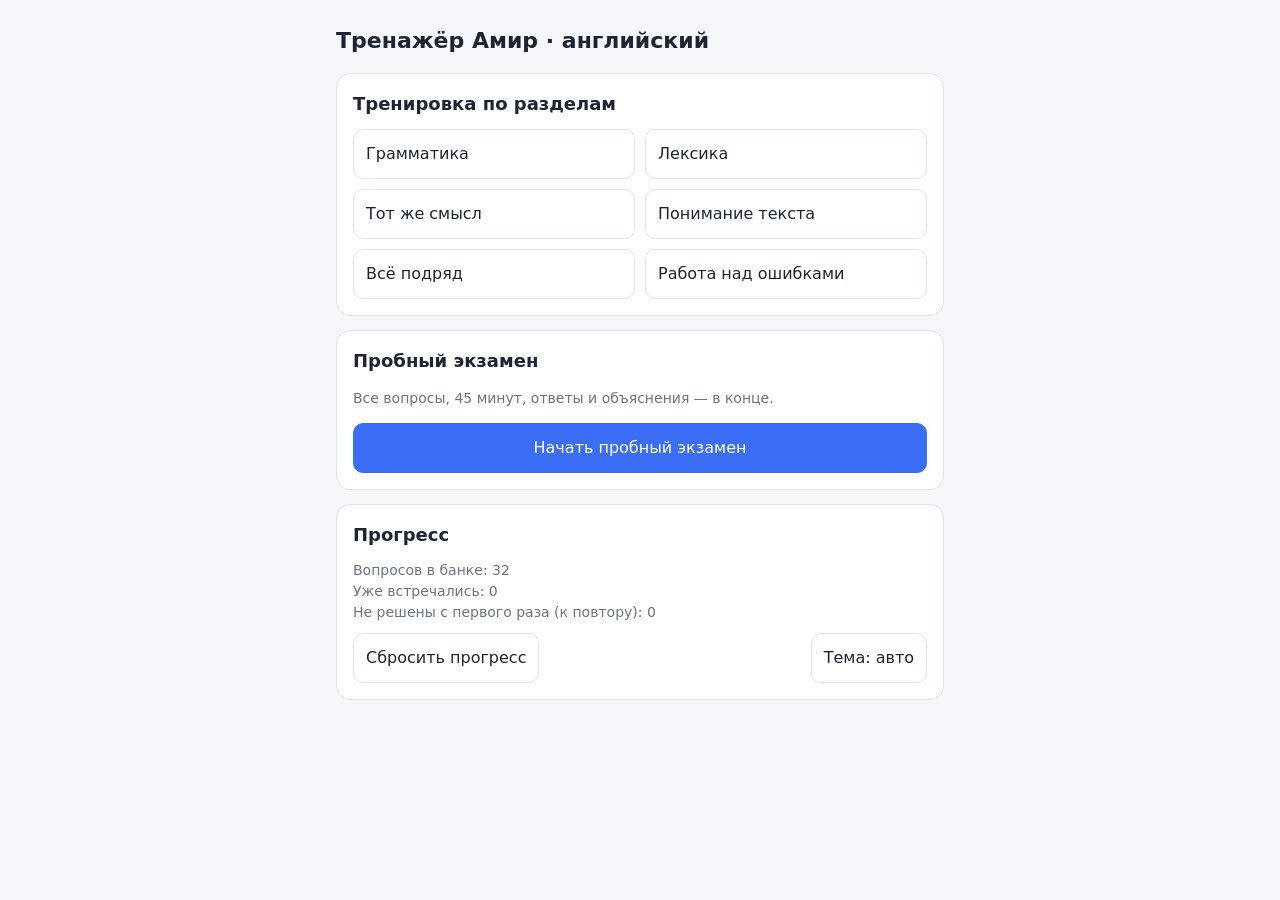
==== amir-trainer/index.html @ 78c0958a "Add Amir English exam trainer Static browser app with a starter question bank (grammar, vocabulary, " ====
<!doctype html>
<html lang="ru">
<head>
<meta charset="utf-8">
<meta name="viewport" content="width=device-width, initial-scale=1">
<title>Тренажёр Амир</title>
<style>
  :root {
    --bg: #f5f7fb; --card: #ffffff; --text: #1d2433; --muted: #6b7385;
    --accent: #3b6ef5; --ok: #1f9d55; --bad: #d64545; --border: #dfe4ee;
  }
  @media (prefers-color-scheme: dark) {
    :root:not([data-theme="light"]) {
      --bg: #141820; --card: #1d2330; --text: #e8ecf5; --muted: #98a2b8;
      --accent: #6c93ff; --ok: #3fbf74; --bad: #ff6b6b; --border: #2c3445;
    }
  }
  :root[data-theme="dark"] {
    --bg: #141820; --card: #1d2330; --text: #e8ecf5; --muted: #98a2b8;
    --accent: #6c93ff; --ok: #3fbf74; --bad: #ff6b6b; --border: #2c3445;
  }
  * { box-sizing: border-box; }
  body {
    margin: 0; background: var(--bg); color: var(--text);
    font: 16px/1.5 system-ui, -apple-system, "Segoe UI", Roboto, sans-serif;
  }
  main { max-width: 640px; margin: 0 auto; padding: 16px; }
  h1 { font-size: 22px; margin: 8px 0 16px; }
  h2 { font-size: 18px; margin: 0 0 12px; }
  .card {
    background: var(--card); border: 1px solid var(--border);
    border-radius: 14px; padding: 16px; margin-bottom: 14px;
  }
  .muted { color: var(--muted); font-size: 14px; }
  .grid { display: grid; grid-template-columns: 1fr 1fr; gap: 10px; }
  button {
    font: inherit; cursor: pointer; border-radius: 10px;
    border: 1px solid var(--border); background: var(--card); color: var(--text);
    padding: 12px; text-align: left; width: 100%;
  }
  button.primary { background: var(--accent); border-color: var(--accent); color: #fff; text-align: center; }
  button:disabled { opacity: .6; cursor: default; }
  .opt.correct { border-color: var(--ok); background: color-mix(in srgb, var(--ok) 15%, var(--card)); }
  .opt.wrong { border-color: var(--bad); background: color-mix(in srgb, var(--bad) 15%, var(--card)); }
  .passage { background: var(--bg); border-radius: 10px; padding: 12px; margin-bottom: 12px; font-size: 15px; }
  .explain { margin-top: 12px; padding: 12px; border-radius: 10px; background: var(--bg); font-size: 15px; }
  .bar { height: 8px; background: var(--border); border-radius: 4px; overflow: hidden; margin: 8px 0; }
  .bar > div { height: 100%; background: var(--accent); }
  .row { display: flex; gap: 8px; justify-content: space-between; align-items: center; flex-wrap: wrap; }
  .row > button { width: auto; }
  .opts { display: grid; gap: 8px; margin: 12px 0; }
  .timer { font-variant-numeric: tabular-nums; font-weight: 600; color: var(--accent); }
  .hidden { display: none; }
  @media (max-width: 480px) { .grid { grid-template-columns: 1fr; } }
</style>
</head>
<body>
<main>
  <h1>Тренажёр Амир · английский</h1>

  <!-- МЕНЮ -->
  <section id="menu">
    <div class="card">
      <h2>Тренировка по разделам</h2>
      <div class="grid">
        <button data-mode="grammar">Грамматика</button>
        <button data-mode="vocab">Лексика</button>
        <button data-mode="restatement">Тот же смысл</button>
        <button data-mode="reading">Понимание текста</button>
        <button data-mode="all">Всё подряд</button>
        <button data-mode="mistakes">Работа над ошибками</button>
      </div>
    </div>
    <div class="card">
      <h2>Пробный экзамен</h2>
      <p class="muted">Все вопросы, 45 минут, ответы и объяснения — в конце.</p>
      <button class="primary" id="startExam">Начать пробный экзамен</button>
    </div>
    <div class="card">
      <h2>Прогресс</h2>
      <div id="stats" class="muted"></div>
      <div class="row" style="margin-top:10px">
        <button id="resetStats">Сбросить прогресс</button>
        <button id="themeBtn">Тема: авто</button>
      </div>
    </div>
  </section>

  <!-- ВОПРОС -->
  <section id="quiz" class="hidden">
    <div class="card">
      <div class="row">
        <span class="muted" id="counter"></span>
        <span class="timer" id="timer"></span>
      </div>
      <div class="bar"><div id="progressBar" style="width:0"></div></div>
      <div id="passage" class="passage hidden"></div>
      <p id="question" style="font-size:17px;font-weight:500;margin:6px 0"></p>
      <div class="opts" id="options"></div>
      <div id="explain" class="explain hidden"></div>
      <div class="row" style="margin-top:14px">
        <button id="quitBtn">Выйти в меню</button>
        <button class="primary" id="nextBtn" disabled>Дальше</button>
      </div>
    </div>
  </section>

  <!-- ИТОГ -->
  <section id="result" class="hidden">
    <div class="card">
      <h2 id="resultTitle"></h2>
      <p id="resultText"></p>
      <div id="resultReview"></div>
      <div class="row" style="margin-top:14px">
        <button class="primary" id="backMenu">В меню</button>
      </div>
    </div>
  </section>
</main>

<script src="questions.js"></script>
<script>
(function () {
  const $ = (id) => document.getElementById(id);
  const STORE = "amirTrainer.v1";
  const EXAM_MINUTES = 45;

  // ---------- хранилище (ошибки и статистика) ----------
  function load() {
    try { return JSON.parse(localStorage.getItem(STORE)) || { seen: {}, wrong: {} }; }
    catch (e) { return { seen: {}, wrong: {} }; }
  }
  function save(s) { try { localStorage.setItem(STORE, JSON.stringify(s)); } catch (e) {} }
  let state = load();

  function record(id, correct) {
    state.seen[id] = (state.seen[id] || 0) + 1;
    if (correct) { delete state.wrong[id]; }
    else { state.wrong[id] = true; }
    save(state);
  }

  // ---------- тема ----------
  const themes = ["auto", "light", "dark"];
  function applyTheme() {
    const t = localStorage.getItem("amirTrainer.theme") || "auto";
    document.documentElement.setAttribute("data-theme", t === "auto" ? "" : t);
    $("themeBtn").textContent = "Тема: " + ({ auto: "авто", light: "светлая", dark: "тёмная" })[t];
  }
  $("themeBtn").onclick = () => {
    const cur = localStorage.getItem("amirTrainer.theme") || "auto";
    const next = themes[(themes.indexOf(cur) + 1) % themes.length];
    try { localStorage.setItem("amirTrainer.theme", next); } catch (e) {}
    applyTheme();
  };
  applyTheme();

  // ---------- экраны ----------
  const screens = ["menu", "quiz", "result"];
  function show(name) {
    screens.forEach((s) => $(s).classList.toggle("hidden", s !== name));
    window.scrollTo(0, 0);
  }

  function renderStats() {
    const total = QUESTIONS.length;
    const seenIds = Object.keys(state.seen).length;
    const wrongCount = Object.keys(state.wrong).length;
    $("stats").innerHTML =
      "Вопросов в банке: " + total + "<br>Уже встречались: " + seenIds +
      "<br>Не решены с первого раза (к повтору): " + wrongCount;
  }

  // ---------- сборка набора ----------
  function shuffle(a) {
    a = a.slice();
    for (let i = a.length - 1; i > 0; i--) {
      const j = Math.floor(Math.random() * (i + 1));
      [a[i], a[j]] = [a[j], a[i]];
    }
    return a;
  }

  // Для reading вопросы идут группами по тексту, поэтому не перемешиваем их.
  function buildSet(mode) {
    if (mode === "all") {
      const nonReading = shuffle(QUESTIONS.filter((q) => q.section !== "reading"));
      return nonReading.concat(QUESTIONS.filter((q) => q.section === "reading"));
    }
    if (mode === "mistakes") {
      return shuffle(QUESTIONS.filter((q) => state.wrong[q.id]));
    }
    const items = QUESTIONS.filter((q) => q.section === mode);
    return mode === "reading" ? items : shuffle(items);
  }

  // ---------- проведение теста ----------
  let set = [], idx = 0, answers = [], timerId = null, deadline = 0, isExam = false, mode = "";

  function startSession(m, exam) {
    mode = m; isExam = exam;
    set = buildSet(m);
    if (!set.length) { alert("Здесь пока нет вопросов для повтора. Сначала решите несколько заданий."); return; }
    idx = 0; answers = [];
    if (isExam) {
      deadline = Date.now() + EXAM_MINUTES * 60 * 1000;
      timerId = setInterval(tick, 1000); tick();
    } else {
      $("timer").textContent = "";
    }
    show("quiz");
    renderQuestion();
  }

  function tick() {
    const left = Math.max(0, deadline - Date.now());
    const m = Math.floor(left / 60000), s = Math.floor((left % 60000) / 1000);
    $("timer").textContent = String(m).padStart(2, "0") + ":" + String(s).padStart(2, "0");
    if (left <= 0) finish();
  }

  function renderQuestion() {
    const q = set[idx];
    $("counter").textContent = "Вопрос " + (idx + 1) + " из " + set.length;
    $("progressBar").style.width = ((idx) / set.length * 100) + "%";
    const p = $("passage");
    if (q.passage) { p.textContent = q.passage; p.classList.remove("hidden"); }
    else { p.classList.add("hidden"); }
    $("question").textContent = q.q;
    const box = $("options");
    box.innerHTML = "";
    q.options.forEach((text, i) => {
      const b = document.createElement("button");
      b.className = "opt";
      b.textContent = String.fromCharCode(65 + i) + ". " + text;
      b.onclick = () => choose(i);
      box.appendChild(b);
    });
    $("explain").classList.add("hidden");
    $("nextBtn").disabled = true;
    $("nextBtn").textContent = idx === set.length - 1 ? (isExam ? "Завершить" : "Готово") : "Дальше";
    $("nextBtn").onclick = next;
    $("quitBtn").onclick = () => { if (confirm("Выйти? Текущий результат не сохранится.")) quit(); };
  }

  function choose(i) {
    const q = set[idx];
    const buttons = document.querySelectorAll("#options .opt");
    if (answers[idx] !== undefined) return;
    answers[idx] = i;
    buttons.forEach((b) => b.disabled = true);
    if (isExam) {
      buttons[i].classList.add("correct");
      buttons[i].style.borderStyle = "dashed";
    } else {
      const ok = i === q.answer;
      buttons[i].classList.add(ok ? "correct" : "wrong");
      buttons[q.answer].classList.add("correct");
      $("explain").innerHTML = "<b>" + (ok ? "Верно." : "Неверно.") + "</b> " + q.explain;
      $("explain").classList.remove("hidden");
      record(q.id, ok);
    }
    if (isExam) record(q.id, i === q.answer);
    $("nextBtn").disabled = false;
  }

  function next() {
    if (idx < set.length - 1) { idx++; renderQuestion(); }
    else finish();
  }

  function quit() {
    if (timerId) clearInterval(timerId);
    timerId = null;
    renderStats();
    show("menu");
  }

  function finish() {
    if (timerId) clearInterval(timerId);
    timerId = null;
    const answered = answers.filter((a) => a !== undefined).length;
    const correct = set.reduce((n, q, i) => n + (answers[i] === q.answer ? 1 : 0), 0);
    const pct = Math.round(correct / set.length * 100);
    $("resultTitle").textContent = isExam ? "Итог пробного экзамена" : "Итог тренировки";
    $("resultText").innerHTML =
      "Правильно: <b>" + correct + " из " + set.length + "</b> (" + pct + "%)." +
      (answered < set.length ? "<br>Ответили на " + answered + " — остальные засчитаны как неверные." : "") +
      "<br><span class='muted'>Ориентир для уверенности: стабильно 85%+ на смешанных тестах. " +
      "Реальный Амирнет адаптивный, шкала итогового балла отличается — сверяйте с официальными данными NITE.</span>";
    const rev = $("resultReview");
    rev.innerHTML = "";
    if (isExam || answered) {
      const wrong = set.filter((q, i) => answers[i] !== q.answer && answers[i] !== undefined);
      if (wrong.length) {
        const h = document.createElement("p");
        h.innerHTML = "<b>Разбор ошибок:</b>";
        rev.appendChild(h);
        wrong.forEach((q) => {
          const d = document.createElement("div");
          d.className = "explain";
          d.innerHTML = "<b>" + q.q + "</b><br>Правильно: " + q.options[q.answer] + "<br>" + q.explain;
          rev.appendChild(d);
        });
      }
    }
    show("result");
    renderStats();
  }

  // ---------- кнопки меню ----------
  document.querySelectorAll("[data-mode]").forEach((b) => {
    b.onclick = () => startSession(b.dataset.mode, false);
  });
  $("startExam").onclick = () => startSession("all", true);
  $("resetStats").onclick = () => {
    if (confirm("Сбросить всю статистику и список ошибок?")) {
      state = { seen: {}, wrong: {} }; save(state); renderStats();
    }
  };
  $("backMenu").onclick = () => { renderStats(); show("menu"); };

  renderStats();
  show("menu");
})();
</script>
</body>
</html>
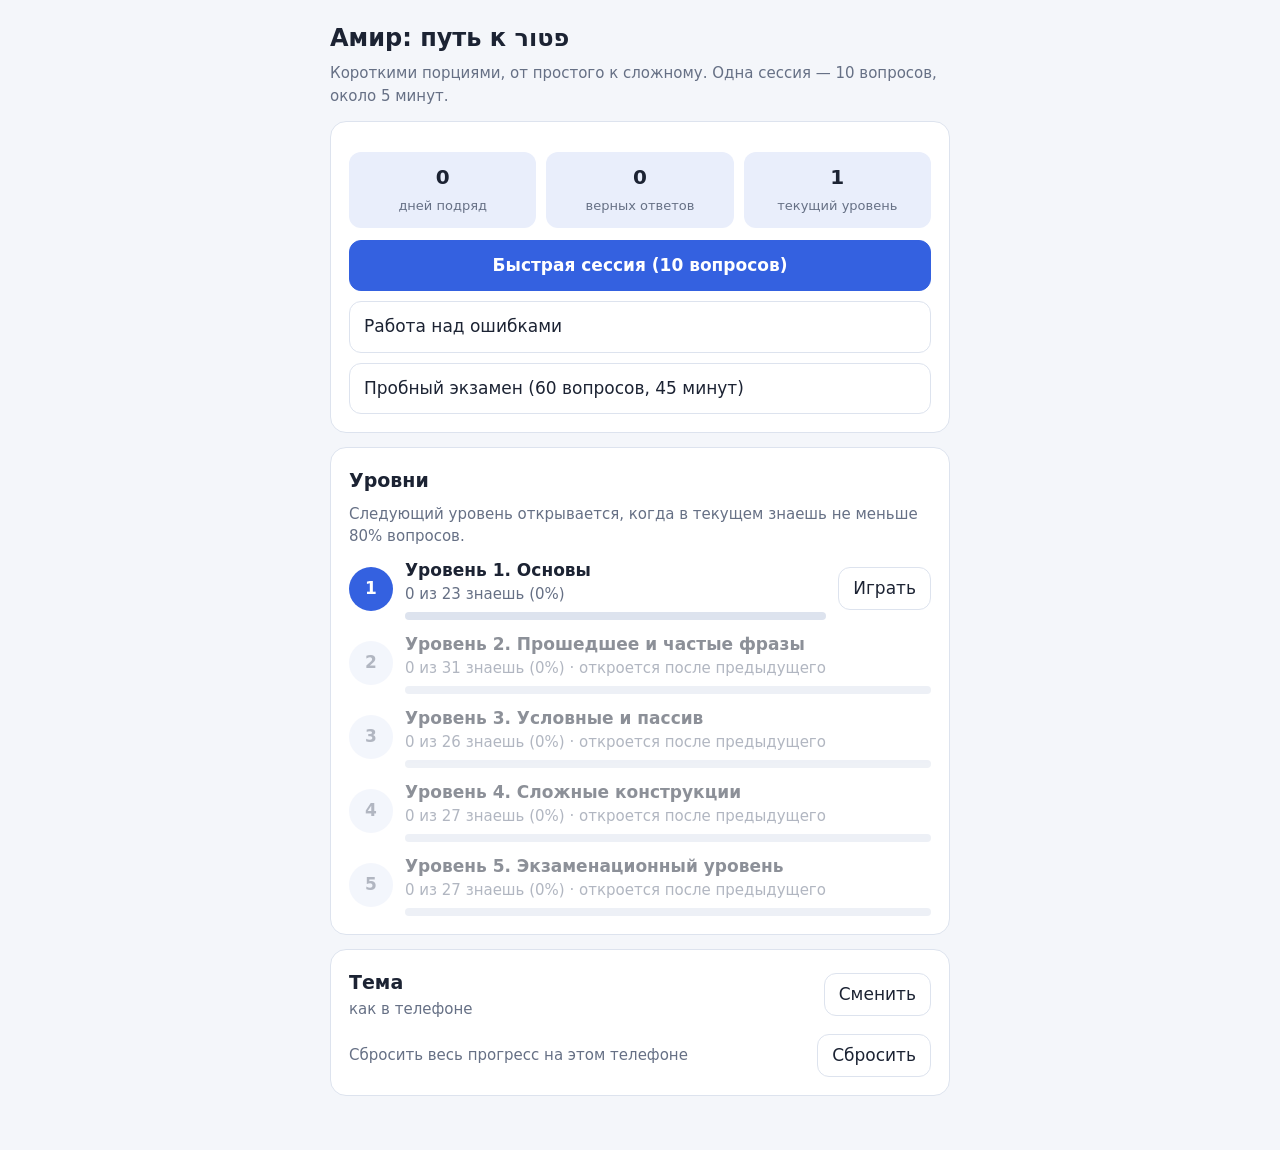
==== commit 51f5481e: "Expand Amir trainer to 134 questions in five levels Questions are ordered from easy to hard. Levels " ====
--- a/amir-trainer/index.html
+++ b/amir-trainer/index.html
@@ -3,85 +3,126 @@
 <head>
 <meta charset="utf-8">
 <meta name="viewport" content="width=device-width, initial-scale=1">
-<title>Тренажёр Амир</title>
+<title>Амир: путь к פטור</title>
 <style>
   :root {
-    --bg: #f5f7fb; --card: #ffffff; --text: #1d2433; --muted: #6b7385;
-    --accent: #3b6ef5; --ok: #1f9d55; --bad: #d64545; --border: #dfe4ee;
+    --bg: #f4f6fa; --card: #ffffff; --text: #1c2333; --muted: #667085;
+    --accent: #3461e0; --accent-ink: #ffffff; --ok: #1d9a52; --bad: #d23f3f;
+    --gold: #e0a114; --line: #dde3ee; --soft: #e9eefb;
   }
   @media (prefers-color-scheme: dark) {
     :root:not([data-theme="light"]) {
-      --bg: #141820; --card: #1d2330; --text: #e8ecf5; --muted: #98a2b8;
-      --accent: #6c93ff; --ok: #3fbf74; --bad: #ff6b6b; --border: #2c3445;
+      --bg: #12161f; --card: #1b2130; --text: #e7ebf3; --muted: #97a1b6;
+      --accent: #6b8cff; --accent-ink: #0f1420; --ok: #3ec77a; --bad: #ff6b6b;
+      --gold: #f2bd3c; --line: #2a3244; --soft: #222b40; color-scheme: dark;
     }
   }
   :root[data-theme="dark"] {
-    --bg: #141820; --card: #1d2330; --text: #e8ecf5; --muted: #98a2b8;
-    --accent: #6c93ff; --ok: #3fbf74; --bad: #ff6b6b; --border: #2c3445;
+    --bg: #12161f; --card: #1b2130; --text: #e7ebf3; --muted: #97a1b6;
+    --accent: #6b8cff; --accent-ink: #0f1420; --ok: #3ec77a; --bad: #ff6b6b;
+    --gold: #f2bd3c; --line: #2a3244; --soft: #222b40; color-scheme: dark;
   }
   * { box-sizing: border-box; }
+  html, body { margin: 0; }
   body {
-    margin: 0; background: var(--bg); color: var(--text);
-    font: 16px/1.5 system-ui, -apple-system, "Segoe UI", Roboto, sans-serif;
-  }
-  main { max-width: 640px; margin: 0 auto; padding: 16px; }
-  h1 { font-size: 22px; margin: 8px 0 16px; }
-  h2 { font-size: 18px; margin: 0 0 12px; }
+    background: var(--bg); color: var(--text);
+    font: 17px/1.5 system-ui, -apple-system, "Segoe UI", Roboto, sans-serif;
+    padding-left: max(16px, env(safe-area-inset-left, 0px));
+    padding-right: max(16px, env(safe-area-inset-right, 0px));
+    padding-block: 16px 40px;
+  }
+  main { max-width: 620px; margin: 0 auto; }
+  h1 { font-size: 24px; margin: 4px 0 4px; }
+  h2 { font-size: 19px; margin: 0 0 8px; }
+  p { margin: 6px 0; }
+  .sub { color: var(--muted); font-size: 15px; }
   .card {
-    background: var(--card); border: 1px solid var(--border);
-    border-radius: 14px; padding: 16px; margin-bottom: 14px;
-  }
-  .muted { color: var(--muted); font-size: 14px; }
-  .grid { display: grid; grid-template-columns: 1fr 1fr; gap: 10px; }
+    background: var(--card); border: 1px solid var(--line);
+    border-radius: 16px; padding: 18px; margin: 14px 0;
+  }
+  .row { display: flex; gap: 10px; align-items: center; justify-content: space-between; flex-wrap: wrap; }
+  .stats { display: flex; gap: 10px; margin-top: 12px; }
+  .stat { flex: 1; background: var(--soft); border-radius: 12px; padding: 10px; text-align: center; min-width: 0; }
+  .stat b { display: block; font-size: 20px; font-variant-numeric: tabular-nums; }
+  .stat span { font-size: 13px; color: var(--muted); }
   button {
-    font: inherit; cursor: pointer; border-radius: 10px;
-    border: 1px solid var(--border); background: var(--card); color: var(--text);
-    padding: 12px; text-align: left; width: 100%;
-  }
-  button.primary { background: var(--accent); border-color: var(--accent); color: #fff; text-align: center; }
-  button:disabled { opacity: .6; cursor: default; }
-  .opt.correct { border-color: var(--ok); background: color-mix(in srgb, var(--ok) 15%, var(--card)); }
-  .opt.wrong { border-color: var(--bad); background: color-mix(in srgb, var(--bad) 15%, var(--card)); }
-  .passage { background: var(--bg); border-radius: 10px; padding: 12px; margin-bottom: 12px; font-size: 15px; }
-  .explain { margin-top: 12px; padding: 12px; border-radius: 10px; background: var(--bg); font-size: 15px; }
-  .bar { height: 8px; background: var(--border); border-radius: 4px; overflow: hidden; margin: 8px 0; }
-  .bar > div { height: 100%; background: var(--accent); }
-  .row { display: flex; gap: 8px; justify-content: space-between; align-items: center; flex-wrap: wrap; }
-  .row > button { width: auto; }
-  .opts { display: grid; gap: 8px; margin: 12px 0; }
-  .timer { font-variant-numeric: tabular-nums; font-weight: 600; color: var(--accent); }
-  .hidden { display: none; }
-  @media (max-width: 480px) { .grid { grid-template-columns: 1fr; } }
+    font: inherit; cursor: pointer; border-radius: 12px; min-height: 48px;
+    border: 1px solid var(--line); background: var(--card); color: var(--text);
+    padding: 12px 14px; text-align: left; width: 100%;
+  }
+  button:focus-visible { outline: 3px solid var(--accent); outline-offset: 2px; }
+  button.primary { background: var(--accent); border-color: var(--accent); color: var(--accent-ink); text-align: center; font-weight: 600; }
+  button.small { width: auto; min-height: 40px; padding: 8px 14px; text-align: center; }
+  button:disabled { opacity: .55; cursor: default; }
+  .btns { display: grid; gap: 10px; margin-top: 12px; }
+  .level { display: flex; gap: 12px; align-items: center; }
+  .level .dot {
+    flex: 0 0 44px; height: 44px; border-radius: 50%; display: grid; place-items: center;
+    background: var(--soft); font-weight: 700; color: var(--muted);
+  }
+  .level.open .dot { background: var(--accent); color: var(--accent-ink); }
+  .level.done .dot { background: var(--gold); color: #1a1400; }
+  .level .info { flex: 1; min-width: 0; }
+  .level .name { font-weight: 600; }
+  .bar { height: 8px; background: var(--line); border-radius: 4px; overflow: hidden; margin: 6px 0 0; }
+  .bar > div { height: 100%; background: var(--accent); transition: width .3s; }
+  .locked { opacity: .5; }
+  .passage {
+    background: var(--soft); border-radius: 12px; padding: 14px; font-size: 16px; margin-bottom: 12px;
+  }
+  .q { font-size: 19px; font-weight: 600; margin: 4px 0 12px; }
+  .opts { display: grid; gap: 10px; }
+  .opt.correct { border-color: var(--ok); background: color-mix(in srgb, var(--ok) 18%, var(--card)); }
+  .opt.wrong { border-color: var(--bad); background: color-mix(in srgb, var(--bad) 16%, var(--card)); }
+  .feedback {
+    margin-top: 14px; padding: 14px; border-radius: 12px; background: var(--soft); font-size: 16px;
+  }
+  .feedback.ok b { color: var(--ok); }
+  .feedback.bad b { color: var(--bad); }
+  .timer { font-variant-numeric: tabular-nums; font-weight: 700; color: var(--accent); }
+  .hidden { display: none !important; }
+  .tag { display: inline-block; font-size: 13px; color: var(--muted); }
+  .review { background: var(--soft); border-radius: 12px; padding: 12px; margin-top: 10px; font-size: 15px; }
+  .big { font-size: 40px; font-weight: 700; margin: 6px 0; font-variant-numeric: tabular-nums; }
 </style>
 </head>
 <body>
 <main>
-  <h1>Тренажёр Амир · английский</h1>
-
-  <!-- МЕНЮ -->
-  <section id="menu">
+  <h1>Амир: путь к פטור</h1>
+  <p class="sub">Короткими порциями, от простого к сложному. Одна сессия — 10 вопросов, около 5 минут.</p>
+
+  <!-- ГЛАВНЫЙ ЭКРАН -->
+  <section id="home">
     <div class="card">
-      <h2>Тренировка по разделам</h2>
-      <div class="grid">
-        <button data-mode="grammar">Грамматика</button>
-        <button data-mode="vocab">Лексика</button>
-        <button data-mode="restatement">Тот же смысл</button>
-        <button data-mode="reading">Понимание текста</button>
-        <button data-mode="all">Всё подряд</button>
-        <button data-mode="mistakes">Работа над ошибками</button>
+      <div class="stats">
+        <div class="stat"><b id="streakNum">0</b><span>дней подряд</span></div>
+        <div class="stat"><b id="solvedNum">0</b><span>верных ответов</span></div>
+        <div class="stat"><b id="levelNum">1</b><span>текущий уровень</span></div>
+      </div>
+      <div class="btns">
+        <button class="primary" id="startSession">Быстрая сессия (10 вопросов)</button>
+        <button id="startMistakes">Работа над ошибками</button>
+        <button id="startExam">Пробный экзамен (60 вопросов, 45 минут)</button>
       </div>
     </div>
+
     <div class="card">
-      <h2>Пробный экзамен</h2>
-      <p class="muted">Все вопросы, 45 минут, ответы и объяснения — в конце.</p>
-      <button class="primary" id="startExam">Начать пробный экзамен</button>
+      <h2>Уровни</h2>
+      <p class="sub">Следующий уровень открывается, когда в текущем знаешь не меньше 80% вопросов.</p>
+      <div id="levels" style="display:grid;gap:12px;margin-top:10px"></div>
     </div>
+
     <div class="card">
-      <h2>Прогресс</h2>
-      <div id="stats" class="muted"></div>
-      <div class="row" style="margin-top:10px">
-        <button id="resetStats">Сбросить прогресс</button>
-        <button id="themeBtn">Тема: авто</button>
+      <div class="row">
+        <div>
+          <h2 style="margin-bottom:0">Тема</h2>
+          <span class="sub" id="themeLabel"></span>
+        </div>
+        <button class="small" id="themeBtn">Сменить</button>
+      </div>
+      <div class="row" style="margin-top:12px">
+        <span class="sub">Сбросить весь прогресс на этом телефоне</span>
+        <button class="small" id="resetBtn">Сбросить</button>
       </div>
     </div>
   </section>
@@ -90,29 +131,34 @@
   <section id="quiz" class="hidden">
     <div class="card">
       <div class="row">
-        <span class="muted" id="counter"></span>
-        <span class="timer" id="timer"></span>
-      </div>
-      <div class="bar"><div id="progressBar" style="width:0"></div></div>
-      <div id="passage" class="passage hidden"></div>
-      <p id="question" style="font-size:17px;font-weight:500;margin:6px 0"></p>
-      <div class="opts" id="options"></div>
-      <div id="explain" class="explain hidden"></div>
-      <div class="row" style="margin-top:14px">
-        <button id="quitBtn">Выйти в меню</button>
+        <span class="sub" id="counter"></span>
+        <span class="timer hidden" id="timer"></span>
+      </div>
+      <div class="bar"><div id="progress" style="width:0"></div></div>
+      <div style="margin-top:14px">
+        <div id="passage" class="passage hidden"></div>
+        <div class="tag" id="tag"></div>
+        <p class="q" id="question"></p>
+        <div class="opts" id="options"></div>
+        <div id="feedback" class="feedback hidden"></div>
+      </div>
+      <div class="btns">
         <button class="primary" id="nextBtn" disabled>Дальше</button>
+        <button id="quitBtn">Выйти на главный экран</button>
       </div>
     </div>
   </section>
 
   <!-- ИТОГ -->
   <section id="result" class="hidden">
-    <div class="card">
-      <h2 id="resultTitle"></h2>
-      <p id="resultText"></p>
-      <div id="resultReview"></div>
-      <div class="row" style="margin-top:14px">
-        <button class="primary" id="backMenu">В меню</button>
+    <div class="card" style="text-align:center">
+      <h2 id="resTitle"></h2>
+      <div class="big" id="resPct"></div>
+      <p id="resText"></p>
+      <div id="resReview" style="text-align:left"></div>
+      <div class="btns">
+        <button class="primary" id="resNext">Продолжить</button>
+        <button id="resHome">На главный экран</button>
       </div>
     </div>
   </section>
@@ -122,53 +168,115 @@
 <script>
 (function () {
   const $ = (id) => document.getElementById(id);
-  const STORE = "amirTrainer.v1";
-  const EXAM_MINUTES = 45;
-
-  // ---------- хранилище (ошибки и статистика) ----------
+  const KEY = "amirPath.v2";
+  const LEVEL_NAMES = ["Основы", "Прошедшее и частые фразы", "Условные и пассив", "Сложные конструкции", "Экзаменационный уровень"];
+  const SECTION = { g: "Грамматика", v: "Лексика", r: "Тот же смысл", d: "Понимание текста" };
+  const PASS = 0.8;
+  const SESSION_SIZE = 10;
+  const EXAM_SIZE = 60;
+  const EXAM_MS = 45 * 60 * 1000;
+
+  // Превращаем записи банка в объекты. id совпадает с позицией в банке,
+  // поэтому прогресс не сбивается, если добавлять вопросы в конец.
+  const ALL = window.QUESTIONS.map((r, i) => ({
+    id: i, level: r[0], section: r[1], q: r[2], options: r[3], answer: r[4], explain: r[5], passage: r[6]
+  }));
+
+  // ---------- хранилище ----------
   function load() {
-    try { return JSON.parse(localStorage.getItem(STORE)) || { seen: {}, wrong: {} }; }
-    catch (e) { return { seen: {}, wrong: {} }; }
-  }
-  function save(s) { try { localStorage.setItem(STORE, JSON.stringify(s)); } catch (e) {} }
-  let state = load();
-
-  function record(id, correct) {
-    state.seen[id] = (state.seen[id] || 0) + 1;
-    if (correct) { delete state.wrong[id]; }
-    else { state.wrong[id] = true; }
-    save(state);
+    try {
+      const s = JSON.parse(localStorage.getItem(KEY));
+      if (s && s.correct) return s;
+    } catch (e) {}
+    return { correct: {}, wrong: {}, streak: 0, lastDay: "" };
+  }
+  let st = load();
+  function save() { try { localStorage.setItem(KEY, JSON.stringify(st)); } catch (e) {} }
+
+  function today() { const d = new Date(); return d.getFullYear() + "-" + (d.getMonth() + 1) + "-" + d.getDate(); }
+  function touchStreak() {
+    const t = today();
+    if (st.lastDay === t) return;
+    const yesterday = new Date(Date.now() - 86400000);
+    const y = yesterday.getFullYear() + "-" + (yesterday.getMonth() + 1) + "-" + yesterday.getDate();
+    st.streak = st.lastDay === y ? st.streak + 1 : 1;
+    st.lastDay = t;
+  }
+
+  // ---------- уровни ----------
+  const LEVELS = [1, 2, 3, 4, 5];
+  function levelItems(lv) { return ALL.filter((x) => x.level === lv); }
+  function levelKnown(lv) {
+    const items = levelItems(lv);
+    return items.filter((x) => st.correct[x.id]).length;
+  }
+  function levelDone(lv) {
+    const items = levelItems(lv);
+    return levelKnown(lv) >= Math.ceil(items.length * PASS);
+  }
+  function unlockedLevel() {
+    // Открыт первый уровень, а каждый следующий — когда предыдущий пройден.
+    let open = 1;
+    for (const lv of LEVELS) {
+      open = lv;
+      if (!levelDone(lv)) break;
+    }
+    return open;
+  }
+
+  function renderHome() {
+    const open = unlockedLevel();
+    $("streakNum").textContent = st.streak;
+    $("solvedNum").textContent = Object.keys(st.correct).length;
+    $("levelNum").textContent = open;
+    const box = $("levels");
+    box.innerHTML = "";
+    LEVELS.forEach((lv) => {
+      const items = levelItems(lv);
+      const known = levelKnown(lv);
+      const pct = Math.round(known / items.length * 100);
+      const isOpen = lv <= open;
+      const done = levelDone(lv);
+      const el = document.createElement("div");
+      el.className = "level " + (done ? "done" : isOpen ? "open" : "") + (isOpen ? "" : " locked");
+      el.innerHTML =
+        '<div class="dot">' + (done ? "✓" : lv) + '</div>' +
+        '<div class="info"><div class="name">Уровень ' + lv + ". " + LEVEL_NAMES[lv - 1] + "</div>" +
+        '<div class="sub">' + known + " из " + items.length + " знаешь (" + pct + "%)" +
+        (isOpen ? "" : " · откроется после предыдущего") + "</div>" +
+        '<div class="bar"><div style="width:' + pct + '%"></div></div></div>';
+      if (isOpen) {
+        const b = document.createElement("button");
+        b.className = "small";
+        b.textContent = "Играть";
+        b.onclick = () => startSession({ level: lv });
+        el.appendChild(b);
+      }
+      box.appendChild(el);
+    });
   }
 
   // ---------- тема ----------
-  const themes = ["auto", "light", "dark"];
+  const THEMES = ["auto", "light", "dark"];
+  const THEME_NAMES = { auto: "как в телефоне", light: "светлая", dark: "тёмная" };
   function applyTheme() {
-    const t = localStorage.getItem("amirTrainer.theme") || "auto";
+    let t = "auto";
+    try { t = localStorage.getItem("amirPath.theme") || "auto"; } catch (e) {}
     document.documentElement.setAttribute("data-theme", t === "auto" ? "" : t);
-    $("themeBtn").textContent = "Тема: " + ({ auto: "авто", light: "светлая", dark: "тёмная" })[t];
+    $("themeLabel").textContent = THEME_NAMES[t];
   }
   $("themeBtn").onclick = () => {
-    const cur = localStorage.getItem("amirTrainer.theme") || "auto";
-    const next = themes[(themes.indexOf(cur) + 1) % themes.length];
-    try { localStorage.setItem("amirTrainer.theme", next); } catch (e) {}
+    let cur = "auto";
+    try { cur = localStorage.getItem("amirPath.theme") || "auto"; } catch (e) {}
+    const next = THEMES[(THEMES.indexOf(cur) + 1) % THEMES.length];
+    try { localStorage.setItem("amirPath.theme", next); } catch (e) {}
     applyTheme();
   };
-  applyTheme();
 
   // ---------- экраны ----------
-  const screens = ["menu", "quiz", "result"];
   function show(name) {
-    screens.forEach((s) => $(s).classList.toggle("hidden", s !== name));
+    ["home", "quiz", "result"].forEach((s) => $(s).classList.toggle("hidden", s !== name));
     window.scrollTo(0, 0);
-  }
-
-  function renderStats() {
-    const total = QUESTIONS.length;
-    const seenIds = Object.keys(state.seen).length;
-    const wrongCount = Object.keys(state.wrong).length;
-    $("stats").innerHTML =
-      "Вопросов в банке: " + total + "<br>Уже встречались: " + seenIds +
-      "<br>Не решены с первого раза (к повтору): " + wrongCount;
   }
 
   // ---------- сборка набора ----------
@@ -181,35 +289,53 @@
     return a;
   }
 
-  // Для reading вопросы идут группами по тексту, поэтому не перемешиваем их.
-  function buildSet(mode) {
-    if (mode === "all") {
-      const nonReading = shuffle(QUESTIONS.filter((q) => q.section !== "reading"));
-      return nonReading.concat(QUESTIONS.filter((q) => q.section === "reading"));
-    }
-    if (mode === "mistakes") {
-      return shuffle(QUESTIONS.filter((q) => state.wrong[q.id]));
-    }
-    const items = QUESTIONS.filter((q) => q.section === mode);
-    return mode === "reading" ? items : shuffle(items);
+  // Вопросы с текстом (reading) оставляем в исходном порядке, чтобы группы шли подряд.
+  function orderLevel(items) {
+    const plain = shuffle(items.filter((x) => !x.passage));
+    const reading = items.filter((x) => x.passage);
+    return plain.concat(reading);
+  }
+
+  function buildSession(opts) {
+    if (opts.exam) {
+      return shuffle(ALL).slice(0, EXAM_SIZE);
+    }
+    if (opts.mistakes) {
+      return shuffle(ALL.filter((x) => st.wrong[x.id] && !st.correct[x.id]));
+    }
+    const open = unlockedLevel();
+    // Сначала то, что ещё не знаем, из открытых уровней.
+    const pool = ALL.filter((x) => x.level <= open && !st.correct[x.id]);
+    if (opts.level) {
+      const lvl = levelItems(opts.level).filter((x) => !st.correct[x.id]);
+      return orderLevel(lvl.length ? lvl : levelItems(opts.level)).slice(0, SESSION_SIZE);
+    }
+    const base = pool.length ? pool : ALL.filter((x) => x.level <= open);
+    return shuffle(base).slice(0, SESSION_SIZE);
   }
 
   // ---------- проведение теста ----------
-  let set = [], idx = 0, answers = [], timerId = null, deadline = 0, isExam = false, mode = "";
-
-  function startSession(m, exam) {
-    mode = m; isExam = exam;
-    set = buildSet(m);
-    if (!set.length) { alert("Здесь пока нет вопросов для повтора. Сначала решите несколько заданий."); return; }
+  let set = [], idx = 0, answers = [], timerId = null, deadline = 0, mode = null, lastLevel = null;
+
+  function startSession(opts) {
+    mode = opts;
+    lastLevel = opts.level || null;
+    set = buildSession(opts);
+    if (!set.length) {
+      alert("Здесь пока пусто. Сначала пройдите уровень, и откроются новые вопросы.");
+      return;
+    }
     idx = 0; answers = [];
-    if (isExam) {
-      deadline = Date.now() + EXAM_MINUTES * 60 * 1000;
-      timerId = setInterval(tick, 1000); tick();
+    if (opts.exam) {
+      deadline = Date.now() + EXAM_MS;
+      $("timer").classList.remove("hidden");
+      tick();
+      timerId = setInterval(tick, 1000);
     } else {
-      $("timer").textContent = "";
+      $("timer").classList.add("hidden");
     }
     show("quiz");
-    renderQuestion();
+    render();
   }
 
   function tick() {
@@ -219,10 +345,12 @@
     if (left <= 0) finish();
   }
 
-  function renderQuestion() {
+  function render() {
     const q = set[idx];
+    const exam = !!mode.exam;
     $("counter").textContent = "Вопрос " + (idx + 1) + " из " + set.length;
-    $("progressBar").style.width = ((idx) / set.length * 100) + "%";
+    $("progress").style.width = (idx / set.length * 100) + "%";
+    $("tag").textContent = SECTION[q.section] + " · уровень " + q.level;
     const p = $("passage");
     if (q.passage) { p.textContent = q.passage; p.classList.remove("hidden"); }
     else { p.classList.add("hidden"); }
@@ -236,92 +364,108 @@
       b.onclick = () => choose(i);
       box.appendChild(b);
     });
-    $("explain").classList.add("hidden");
+    $("feedback").classList.add("hidden");
     $("nextBtn").disabled = true;
-    $("nextBtn").textContent = idx === set.length - 1 ? (isExam ? "Завершить" : "Готово") : "Дальше";
-    $("nextBtn").onclick = next;
-    $("quitBtn").onclick = () => { if (confirm("Выйти? Текущий результат не сохранится.")) quit(); };
+    $("nextBtn").textContent = idx === set.length - 1 ? "Посмотреть итог" : "Дальше";
   }
 
   function choose(i) {
+    if (answers[idx] !== undefined) return;
     const q = set[idx];
+    const exam = !!mode.exam;
+    answers[idx] = i;
+    const ok = i === q.answer;
     const buttons = document.querySelectorAll("#options .opt");
-    if (answers[idx] !== undefined) return;
-    answers[idx] = i;
     buttons.forEach((b) => b.disabled = true);
-    if (isExam) {
-      buttons[i].classList.add("correct");
-      buttons[i].style.borderStyle = "dashed";
-    } else {
-      const ok = i === q.answer;
-      buttons[i].classList.add(ok ? "correct" : "wrong");
+    if (!exam) {
       buttons[q.answer].classList.add("correct");
-      $("explain").innerHTML = "<b>" + (ok ? "Верно." : "Неверно.") + "</b> " + q.explain;
-      $("explain").classList.remove("hidden");
-      record(q.id, ok);
-    }
-    if (isExam) record(q.id, i === q.answer);
+      if (!ok) buttons[i].classList.add("wrong");
+      const f = $("feedback");
+      f.className = "feedback " + (ok ? "ok" : "bad");
+      f.innerHTML = "<b>" + (ok ? "Верно!" : "Почти. Правильно: " + q.options[q.answer]) + "</b><br>" + q.explain;
+      f.classList.remove("hidden");
+    }
+    touchStreak();
+    if (ok) { st.correct[q.id] = true; delete st.wrong[q.id]; }
+    else { st.wrong[q.id] = true; }
+    save();
     $("nextBtn").disabled = false;
   }
 
-  function next() {
-    if (idx < set.length - 1) { idx++; renderQuestion(); }
+  $("nextBtn").onclick = () => {
+    if (idx < set.length - 1) { idx++; render(); }
     else finish();
-  }
-
-  function quit() {
+  };
+
+  $("quitBtn").onclick = () => {
     if (timerId) clearInterval(timerId);
     timerId = null;
-    renderStats();
-    show("menu");
-  }
+    renderHome(); show("home");
+  };
 
   function finish() {
     if (timerId) clearInterval(timerId);
     timerId = null;
-    const answered = answers.filter((a) => a !== undefined).length;
     const correct = set.reduce((n, q, i) => n + (answers[i] === q.answer ? 1 : 0), 0);
-    const pct = Math.round(correct / set.length * 100);
-    $("resultTitle").textContent = isExam ? "Итог пробного экзамена" : "Итог тренировки";
-    $("resultText").innerHTML =
-      "Правильно: <b>" + correct + " из " + set.length + "</b> (" + pct + "%)." +
-      (answered < set.length ? "<br>Ответили на " + answered + " — остальные засчитаны как неверные." : "") +
-      "<br><span class='muted'>Ориентир для уверенности: стабильно 85%+ на смешанных тестах. " +
-      "Реальный Амирнет адаптивный, шкала итогового балла отличается — сверяйте с официальными данными NITE.</span>";
-    const rev = $("resultReview");
+    const total = set.length;
+    const pct = Math.round(correct / total * 100);
+    const exam = !!mode.exam;
+    const before = mode.level ? levelDone(mode.level) : false;
+    const openBefore = unlockedLevel();
+
+    $("resTitle").textContent = exam ? "Пробный экзамен" : mode.mistakes ? "Работа над ошибками" : mode.level ? "Уровень " + mode.level : "Сессия";
+    $("resPct").textContent = pct + "%";
+    let msg = "Правильно: " + correct + " из " + total + ".";
+    if (!exam && mode.level && !before && levelDone(mode.level)) {
+      msg += "<br><b>Уровень пройден. Следующий открыт!</b>";
+    } else if (!exam && pct >= 80) {
+      msg += "<br>Отличная сессия.";
+    } else if (!exam) {
+      msg += "<br>Не страшно: ошибки — это то, что нужно повторить. Попробуйте ещё раз.";
+    } else {
+      msg += "<br>Ориентир: стабильно 85%+. Реальный Амирнет адаптивный, шкала балла другая.";
+    }
+    $("resText").innerHTML = msg;
+    $("resNext").textContent = exam ? "Ещё один экзамен" : "Ещё сессия";
+    $("resNext").onclick = () => startSession(exam ? { exam: true } : (mode.level ? { level: mode.level } : {}));
+
+    const rev = $("resReview");
     rev.innerHTML = "";
-    if (isExam || answered) {
-      const wrong = set.filter((q, i) => answers[i] !== q.answer && answers[i] !== undefined);
-      if (wrong.length) {
-        const h = document.createElement("p");
-        h.innerHTML = "<b>Разбор ошибок:</b>";
-        rev.appendChild(h);
-        wrong.forEach((q) => {
-          const d = document.createElement("div");
-          d.className = "explain";
-          d.innerHTML = "<b>" + q.q + "</b><br>Правильно: " + q.options[q.answer] + "<br>" + q.explain;
-          rev.appendChild(d);
-        });
-      }
+    const wrong = set.filter((q, i) => answers[i] !== undefined && answers[i] !== q.answer);
+    if (wrong.length) {
+      const h = document.createElement("p");
+      h.innerHTML = "<b>Разбор ошибок:</b>";
+      rev.appendChild(h);
+      wrong.forEach((q) => {
+        const d = document.createElement("div");
+        d.className = "review";
+        d.innerHTML = "<b>" + q.q + "</b><br>Правильно: " + q.options[q.answer] + "<br>" + q.explain;
+        rev.appendChild(d);
+      });
     }
     show("result");
-    renderStats();
-  }
-
-  // ---------- кнопки меню ----------
-  document.querySelectorAll("[data-mode]").forEach((b) => {
-    b.onclick = () => startSession(b.dataset.mode, false);
-  });
-  $("startExam").onclick = () => startSession("all", true);
-  $("resetStats").onclick = () => {
-    if (confirm("Сбросить всю статистику и список ошибок?")) {
-      state = { seen: {}, wrong: {} }; save(state); renderStats();
+    renderHome();
+  }
+
+  $("resHome").onclick = () => { renderHome(); show("home"); };
+
+  $("startSession").onclick = () => startSession({});
+  $("startMistakes").onclick = () => startSession({ mistakes: true });
+  $("startExam").onclick = () => startSession({ exam: true });
+  $("resetBtn").onclick = () => {
+    // Встроенные диалоги могут не работать, поэтому подтверждение делаем кнопкой.
+    const b = $("resetBtn");
+    if (b.dataset.sure === "1") {
+      st = { correct: {}, wrong: {}, streak: 0, lastDay: "" };
+      save(); renderHome(); b.dataset.sure = "0"; b.textContent = "Сбросить";
+    } else {
+      b.dataset.sure = "1"; b.textContent = "Точно сбросить?";
     }
   };
-  $("backMenu").onclick = () => { renderStats(); show("menu"); };
-
-  renderStats();
-  show("menu");
+
+  applyTheme();
+  renderHome();
+  show("home");
 })();
 </script>
 </body>
